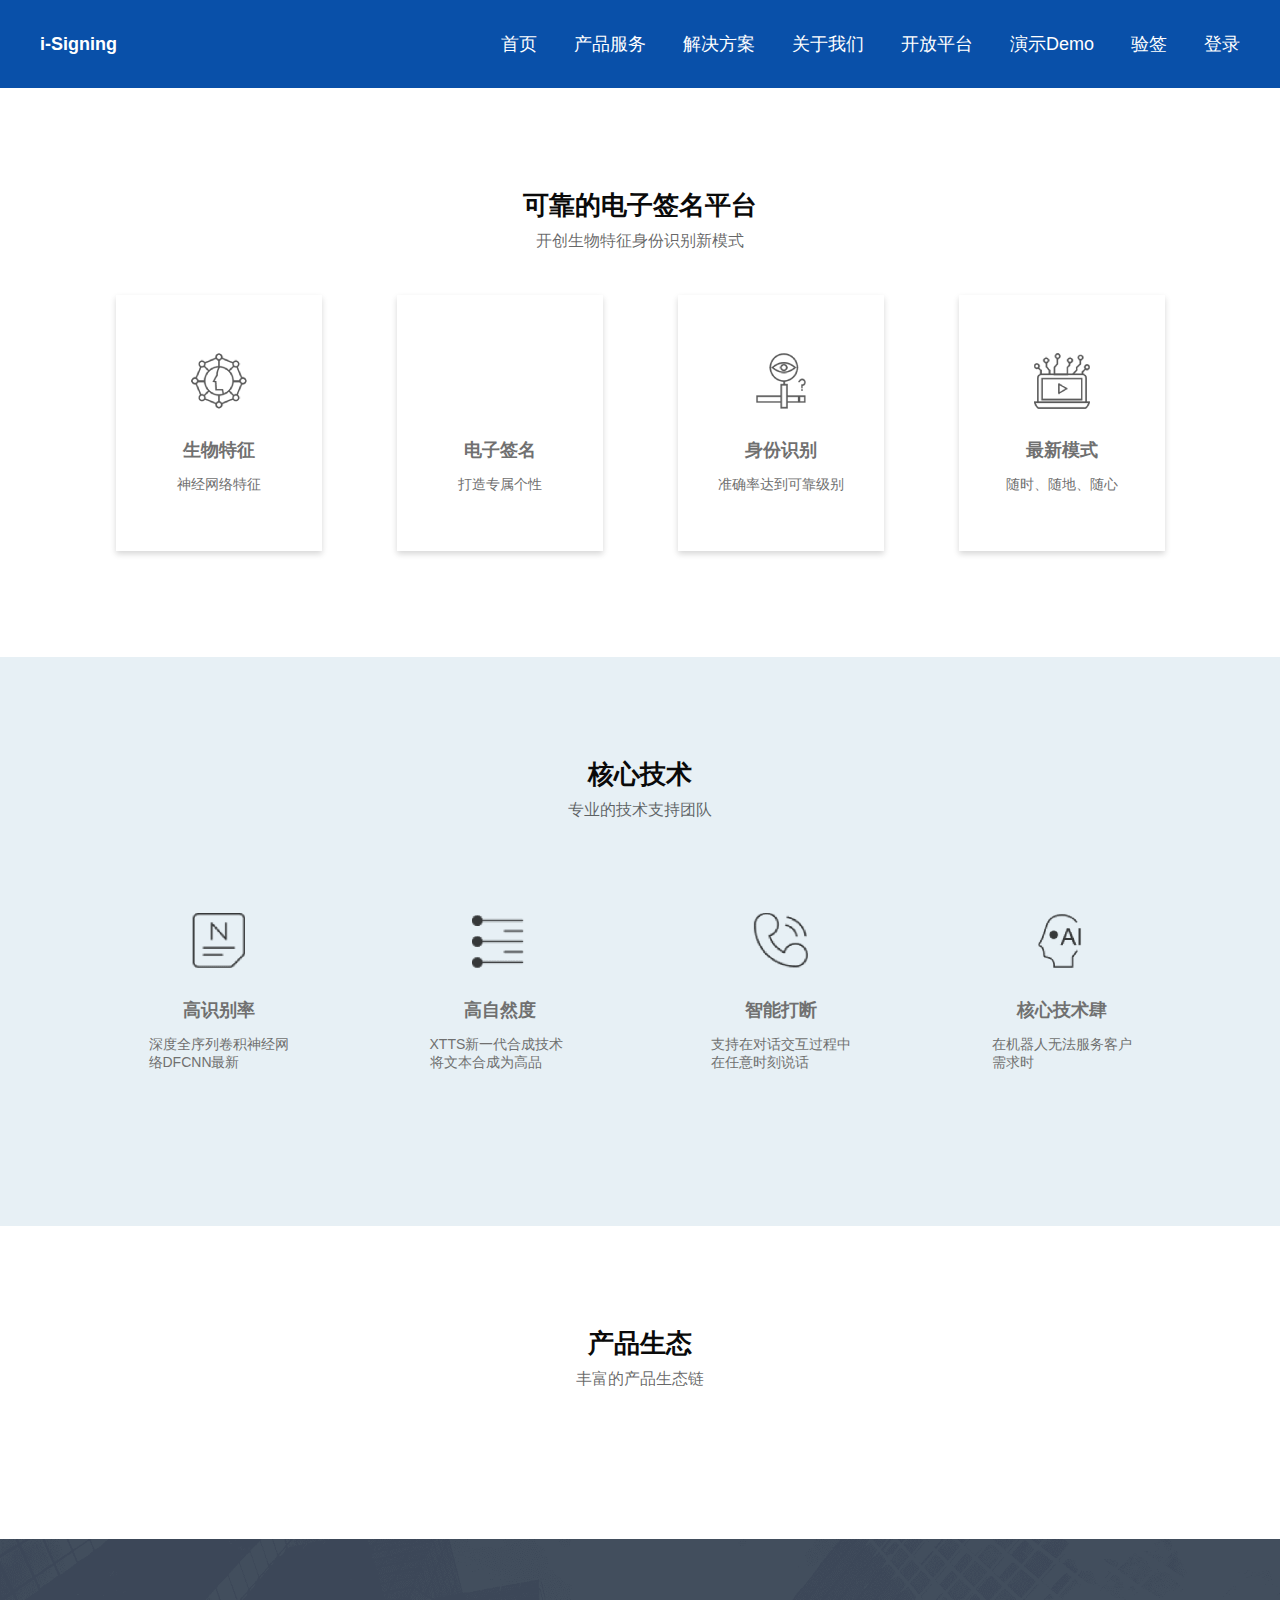
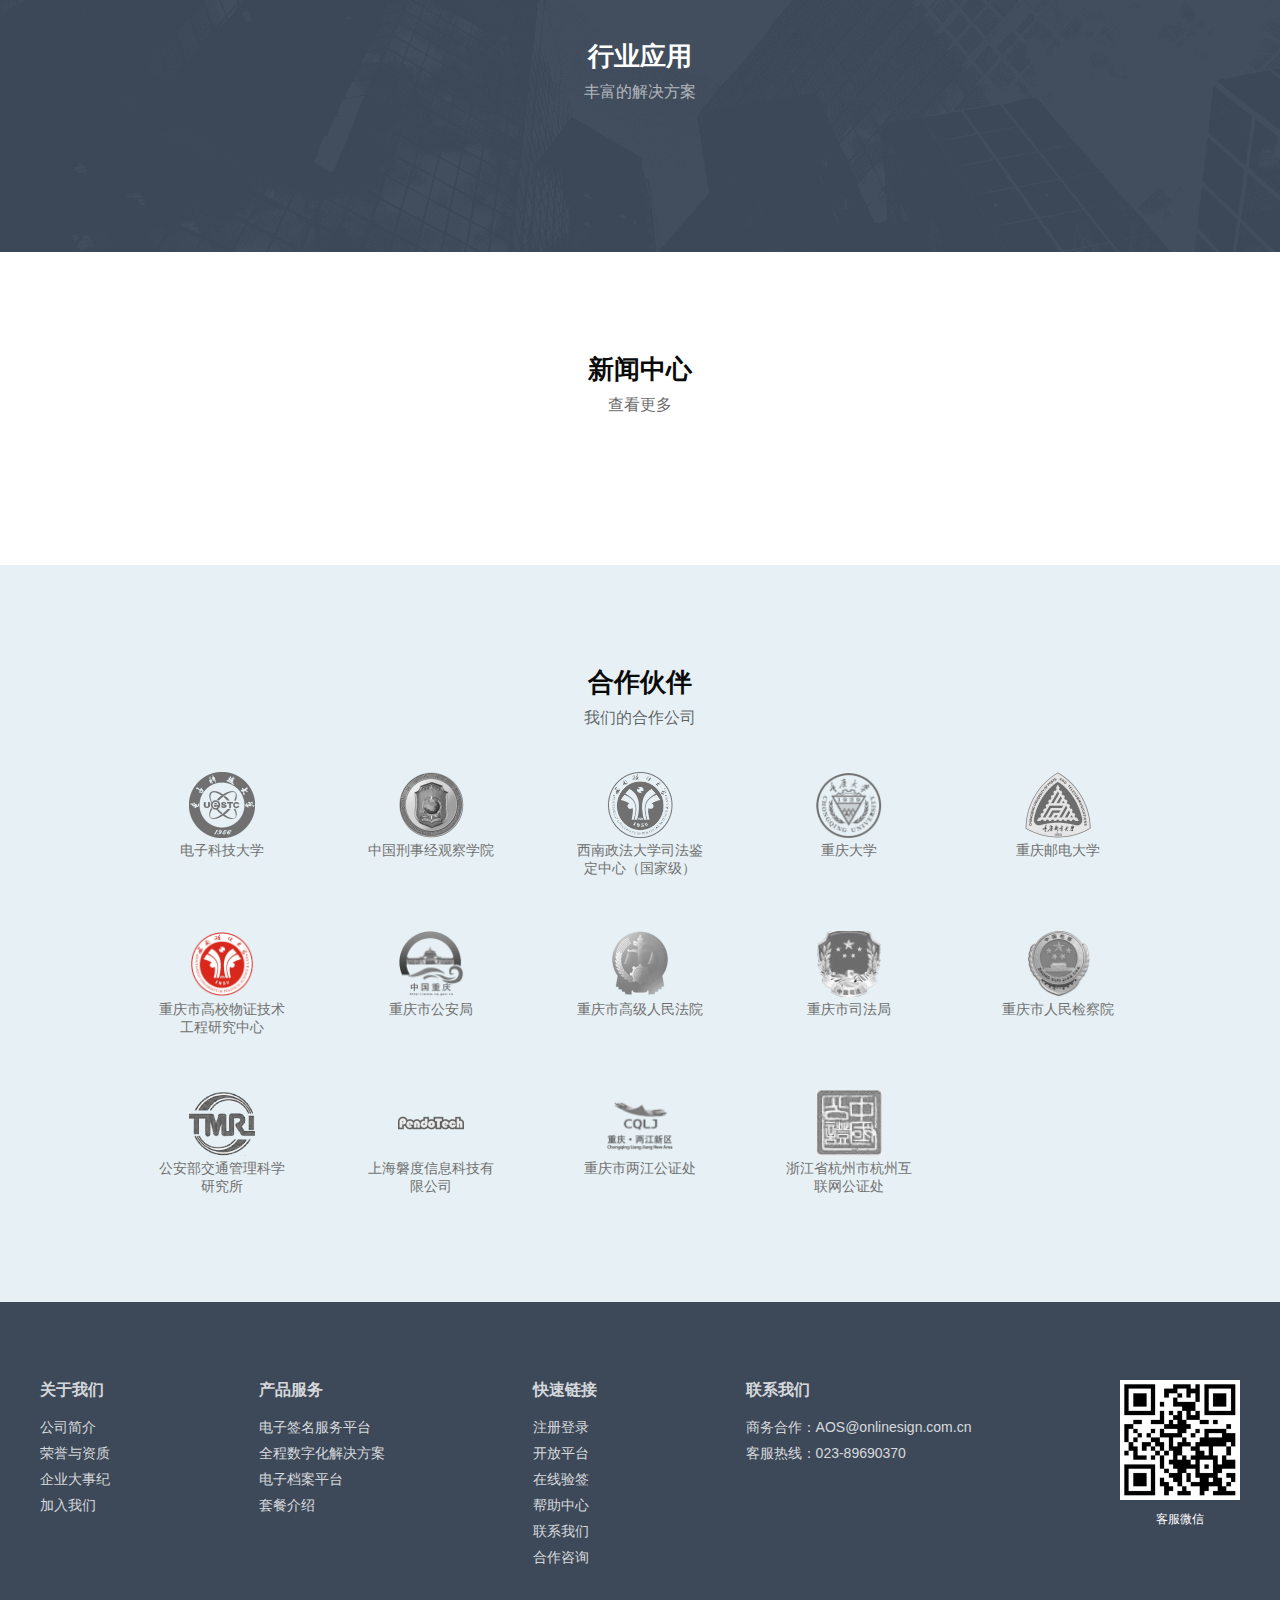
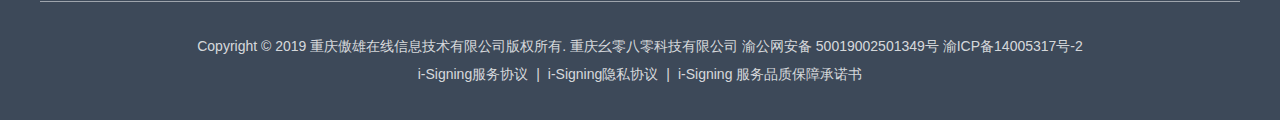
==== index.html @ dfa4a55e "傲雄框架搭建，添加首页，公用样式" ====
<!DOCTYPE html>
<html lang="zh">
<head>
  <meta charset="UTF-8">
  <title>傲雄</title>
  <link rel="stylesheet" type="text/css" href="style/common.css">
  <link rel="stylesheet" type="text/css" href="style/index.css">
</head>
<body>
<header>
  <div class="header_box">
    <div class="nav_logo">
      <div class="logo"></div>
      <div class="company_name">i-Signing</div>
    </div>

    <nav class="nav">
      <nav-item>首页</nav-item>
      <nav-item>产品服务</nav-item>
      <nav-item>解决方案</nav-item>
      <nav-item>关于我们</nav-item>
      <nav-item>开放平台</nav-item>
      <nav-item>演示Demo</nav-item>
      <nav-item>验签</nav-item>
      <nav-item>登录</nav-item>
    </nav>
  </div>
</header>

<section>

  <banner>


  </banner>

  <!-- 第一板块 可靠的电子签名平台-->
  <div class="index_plate index_plate_one">
    <div class="plate_title">
      <p>可靠的电子签名平台</p>
      <span>开创生物特征身份识别新模式</span>
    </div>

    <div class="plate_box index_hover_plate">
      <div class="index_hover_box">
        <div class="icon">
          <img src="images/index_plate_1.png" alt="">
        </div>
        <p>生物特征</p>
        <span>神经网络特征</span>
      </div>
      <div class="index_hover_box">
        <div class="icon">
          <img src="images/index_plate_2_hover.png" alt="">
        </div>
        <p>电子签名</p>
        <span>打造专属个性</span>
      </div>
      <div class="index_hover_box">
        <div class="icon">
          <img src="images/index_plate_3.png" alt="">
        </div>
        <p>身份识别</p>
        <span>准确率达到可靠级别</span>
      </div>
      <div class="index_hover_box">
        <div class="icon">
          <img src="images/index_plate_4.png" alt="">
        </div>
        <p>最新模式</p>
        <span>随时、随地、随心</span>
      </div>

    </div>

  </div>

  <!-- 第二板块 核心技术-->
  <div class="index_plate index_plate_two">
    <div class="plate_title">
      <p>核心技术</p>
      <span>专业的技术支持团队</span>
    </div>

    <div class="plate_box index_hover_plate">
      <div class="index_hover_box">
        <div class="icon">
          <img src="images/index_plate_5.png" alt="">
        </div>
        <p>高识别率</p>
        <span>深度全序列卷积神经网络DFCNN最新</span>
      </div>
      <div class="index_hover_box">
        <div class="icon">
          <img src="images/index_plate_6.png" alt="">
        </div>
        <p>高自然度</p>
        <span>XTTS新一代合成技术将文本合成为高品</span>
      </div>
      <div class="index_hover_box">
        <div class="icon">
          <img src="images/index_plate_7.png" alt="">
        </div>
        <p>智能打断</p>
        <span>支持在对话交互过程中在任意时刻说话</span>
      </div>
      <div class="index_hover_box">
        <div class="icon">
          <img src="images/index_plate_8.png" alt="">
        </div>
        <p>核心技术肆</p>
        <span>在机器人无法服务客户需求时</span>
      </div>
    </div>
  </div>

  <!-- 第三板块 产品生态-->
  <div class="index_plate index_plate_three">
    <div class="plate_title">
      <p>产品生态</p>
      <span>丰富的产品生态链</span>
    </div>

    <div class="plate_box">

    </div>
  </div>

  <!-- 第四板块 行业应用-->
  <div class="index_plate index_plate_four">
    <div class="plate_title">
      <p>行业应用</p>
      <span>丰富的解决方案</span>
    </div>

    <div class="plate_box">

    </div>
  </div>

  <!-- 第五板块 新闻中心-->
  <div class="index_plate index_plate_fives">
    <div class="plate_title">
      <p>新闻中心</p>
      <span>查看更多</span>
    </div>

    <div class="plate_box">

    </div>
  </div>

  <!-- 第六板块 合作伙伴-->
  <div class="index_plate index_plate_six">
    <div class="plate_title">
      <p>合作伙伴</p>
      <span>我们的合作公司</span>
    </div>

    <div class="plate_box">
      <div class="plate_six_box">
        <div class="icon">
          <img src="images/index_plate_six_1.png" alt="">
        </div>
        <p>电子科技大学</p>
      </div>
      <div class="plate_six_box">
        <div class="icon">
          <img src="images/index_plate_six_2.png" alt="">
        </div>
        <p>中国刑事经观察学院</p>
      </div>
      <div class="plate_six_box">
        <div class="icon">
          <img src="images/index_plate_six_3.png" alt="">
        </div>
        <p>西南政法大学司法鉴定中心（国家级）</p>
      </div>
      <div class="plate_six_box">
        <div class="icon">
          <img src="images/index_plate_six_4.png" alt="">
        </div>
        <p>重庆大学</p>
      </div>
      <div class="plate_six_box">
        <div class="icon">
          <img src="images/index_plate_six_5.png" alt="">
        </div>
        <p>重庆邮电大学</p>
      </div>
      <div class="plate_six_box">
        <div class="icon">
          <img src="images/index_plate_six_6.png" alt="">
        </div>
        <p>重庆市高校物证技术工程研究中心</p>
      </div>
      <div class="plate_six_box">
        <div class="icon">
          <img src="images/index_plate_six_7.png" alt="">
        </div>
        <p>重庆市公安局</p>
      </div>
      <div class="plate_six_box">
        <div class="icon">
          <img src="images/index_plate_six_8.png" alt="">
        </div>
        <p>重庆市高级人民法院</p>
      </div>
      <div class="plate_six_box">
        <div class="icon">
          <img src="images/index_plate_six_9.png" alt="">
        </div>
        <p>重庆市司法局</p>
      </div>
      <div class="plate_six_box">
        <div class="icon">
          <img src="images/index_plate_six_10.png" alt="">
        </div>
        <p>重庆市人民检察院</p>
      </div>
      <div class="plate_six_box">
        <div class="icon">
          <img src="images/index_plate_six_11.png" alt="">
        </div>
        <p>公安部交通管理科学研究所</p>
      </div>
      <div class="plate_six_box">
        <div class="icon">
          <img src="images/index_plate_six_12.png" alt="">
        </div>
        <p>上海磐度信息科技有限公司</p>
      </div>
      <div class="plate_six_box">
        <div class="icon">
          <img src="images/index_plate_six_13.png" alt="">
        </div>
        <p>重庆市两江公证处</p>
      </div>
      <div class="plate_six_box">
        <div class="icon">
          <img src="images/index_plate_six_14.png" alt="">
        </div>
        <p>浙江省杭州市杭州互联网公证处</p>
      </div>

    </div>
  </div>


</section>

<footer>
  <div class="footer_box">
    <div class="footer_nav">
      <div class="nav_box">
        <div class="nav_title">关于我们</div>
        <nav>
          <nav-item><a href="#">公司简介</a></nav-item>
          <nav-item><a href="#">荣誉与资质</a></nav-item>
          <nav-item><a href="#">企业大事纪</a></nav-item>
          <nav-item><a href="#">加入我们</a></nav-item>
        </nav>
      </div>

      <div class="nav_box">
        <div class="nav_title">产品服务</div>
        <nav>
          <nav-item><a href="#">电子签名服务平台</a></nav-item>
          <nav-item><a href="#">全程数字化解决方案</a></nav-item>
          <nav-item><a href="#">电子档案平台</a></nav-item>
          <nav-item><a href="#">套餐介绍</a></nav-item>
        </nav>
      </div>

      <div class="nav_box">
        <div class="nav_title">快速链接</div>
        <nav>
          <nav-item><a href="#">注册登录</a></nav-item>
          <nav-item><a href="#">开放平台</a></nav-item>
          <nav-item><a href="#">在线验签</a></nav-item>
          <nav-item><a href="#">帮助中心</a></nav-item>
          <nav-item><a href="#">联系我们</a></nav-item>
          <nav-item><a href="#">合作咨询</a></nav-item>
        </nav>
      </div>

      <div class="nav_box">
        <div class="nav_title">联系我们</div>
        <nav>
          <nav-item><a href="#">商务合作：AOS@onlinesign.com.cn</a></nav-item>
          <nav-item><a href="#">客服热线：023-89690370</a></nav-item>
        </nav>
      </div>

      <div class="nav_box">
        <div class="qr_img"><img src="images/footer_qr.png" alt=""></div>
        <p class="qr_text">客服微信</p>
      </div>


    </div>

    <div class="footer_bottom">
      <div>Copyright &copy; 2019
        <a href="#" target="_blank">重庆傲雄在线信息技术有限公司</a>版权所有.
        <a href="http://www.cq1080.com" target="_blank">重庆幺零八零科技有限公司</a>
        渝公网安备 50019002501349号 <a href="http://beian.miit.gov.cn/">渝ICP备14005317号-2</a></div>
      <div class="footer_bottom_protocol">
        <p><a href="#">i-Signing服务协议</a></p>
        <p><a href="#">i-Signing隐私协议</a></p>
        <p><a href="#">i-Signing 服务品质保障承诺书</a></p>
       </div>
    </div>
  </div>
</footer>



</body>
</html>
---- style/common.css ----
/*网页样式初始化*/
* {
  padding: 0;
  margin: 0;
  border: 0;
  list-style: none;
  box-sizing: border-box;
  text-decoration:none;
}

/* 盒模型重置 */
*::after,*::before{
  box-sizing: inherit !important;
}

a{
  text-decoration:none;
  color: unset;
}

body {
  min-width: 960px;
  margin: 0 auto;
  font-family: PingFangSC-Regular, sans-serif;
}

/*去除选中框*/
button:focus {
  outline: none;
}
input:focus, textarea:focus {
  outline: none;
}

/*清除input历史记录背景色*/
input:-webkit-autofill {
  background-color: #FAFFBD;
  background-image: none;
  color: #000;
}


/* 导航栏样式 */
header{
  background:rgba(9,80,169,1);
}
header .header_box{
  max-width: 1220px;
  display: flex;
  align-items: center;
  justify-content: space-between;
  min-height:88px;
  width: 100%;
  margin: 0 auto;
  padding: 0 10px;
}
/* logo样式 */
header .nav_logo{
  display: inline-flex;
  align-items: center;
  cursor: pointer;
  color:rgba(255,255,255,1);
}
header .nav_logo .logo{
  display: flex;
  align-items: center;
  justify-content: center;
}
header .nav_logo .logo>img{
  width: 100%;
  height: 100%;
  object-fit: contain;
}
header .nav_logo .company_name{
  font-size:18px;
  font-weight:bold;
}

/* 导航栏样式 */
header nav{
  display: inline-flex;
  align-items: center;
  font-size:18px;
  font-weight:400;
  color:rgba(255,255,255,1);
  text-align: right;
}
header nav nav-item{
  cursor: pointer;
  transition: opacity 0.2s;
}
header nav:hover nav-item:not(:hover) {
  opacity: .6;
}
header nav nav-item:not(:last-child){
  margin-right: 37px;
}


/* 页面主体样式 */
section{
  /*height: calc(100vh - 88px);*/
  /*overflow-y: auto;*/
  /*overflow-x: hidden;*/
}
section .index_plate .plate_title{
  margin-bottom: 43px;
  text-align: center;
  font-family: Segoe UI, PingFangSC-Regular, sans-serif;
}
section .index_plate .plate_title>p{
  font-size:26px;
  font-weight:900;
  color:rgba(10,10,10,1);
  margin-bottom: 8px;
}
section .index_plate .plate_title>span{
  font-size:16px;
  font-weight:400;
  color:rgba(0,0,0,.6);
}


/* 页脚 */
footer{
  background:rgba(61,73,89,1);
  padding: 78px 0 36px;
  font-family:Segoe UI, PingFangSC-Regular, sans-serif;
}
footer .footer_box{
  max-width: 1200px;
  margin: 0 auto;
}

/* 页脚目录 */
footer .footer_box .footer_nav{
  display: flex;
  align-items: flex-start;
  justify-content: space-between;
}
footer .footer_box .footer_nav .nav_box{
  color:rgba(255,255,255,.8);
}
footer .footer_box .footer_nav .nav_box .nav_title{
  font-size:16px;
  font-weight:bold;
  margin-bottom: 18px;
}
footer .footer_box .footer_nav .nav_box nav{
  display: flex;
  flex-direction: column;
}
footer .footer_box .footer_nav .nav_box nav nav-item{
  font-size:14px;
  font-weight:400;
  transition: opacity 0.2s;
}
footer .footer_box .footer_nav .nav_box nav nav-item:not(:last-child){
  margin-bottom: 8px;
}
footer .footer_box .footer_nav .nav_box nav:hover nav-item:not(:hover) {
  opacity: .7;
}

/* 页脚二维码 */
footer .footer_box .footer_nav .nav_box .qr_img{
  width: 120px;
  height: 120px;
}
footer .footer_box .footer_nav .nav_box .qr_img>img{
  width: 100%;
  height: 100%;
  object-fit: contain;
}
footer .footer_box .footer_nav .nav_box .qr_text{
  text-align: center;
  font-size:12px;
  font-weight:400;
  color:rgba(255,255,255,1);
  margin-top: 11px;
}


footer .footer_box .footer_bottom{
  text-align: center;
  font-size:14px;
  font-weight:400;
  color:rgba(255,255,255,.8);
  border-top: 1px solid rgba(255,255,255,.5);
  padding-top: 36px;
  margin-top: 34px;
}
footer .footer_box .footer_bottom a{
  display: inline-block;
  position: relative;
}
footer .footer_box .footer_bottom a::after {
  content: '';
  position: absolute;
  width: 100%;
  transform: scaleX(0);
  height: 1px;
  bottom: -2px;
  left: 0;
  background-color: rgba(255,255,255,.5);
  transform-origin: bottom right;
  transition: transform 0.25s ease-out;
}
footer .footer_box .footer_bottom a:hover::after {
  transform: scaleX(1);
  transform-origin: bottom left;
}
footer .footer_box .footer_bottom>div:not(:last-child){
  margin-bottom: 10px;
}
footer .footer_box .footer_bottom .footer_bottom_protocol{
  display: flex;
  align-items: center;
  justify-content: center;
}
footer .footer_box .footer_bottom .footer_bottom_protocol>p{

}
footer .footer_box .footer_bottom .footer_bottom_protocol>p:not(:last-child)::after{
  content: '|';
  margin: 0 8px;
}
---- style/index.css ----
/* hover板块样式设置 */
section .index_plate{
  padding: 100px 0 106px;
}
section .index_plate .plate_box.index_hover_plate{
  max-width: 1069px;
  padding: 0 10px;
  margin: 0 auto;
  display: flex;
  align-items: center;
  justify-content: space-between;
}
section .index_plate .plate_box.index_hover_plate .index_hover_box{
  width:206px;
  height:256px;
  cursor: pointer;
  border:1px solid transparent;
  display: flex;
  flex-direction: column;
  align-items: center;
  justify-content: center;
  font-family:Segoe UI, PingFangSC-Regular, sans-serif;
  color:rgba(112,112,112,1);
  transition: all .2s;
}
section .index_plate .plate_box.index_hover_plate .index_hover_box .icon{
  width: 56px;
  height: 56px;
  margin-bottom: 29px;
}
section .index_plate .plate_box.index_hover_plate .index_hover_box .icon>img{
  width: 100%;
  height: 100%;
  object-fit: contain;
}
section .index_plate .plate_box.index_hover_plate .index_hover_box>p{
  font-size:18px;
  font-weight:900;
  margin-bottom: 14px;
}
section .index_plate .plate_box.index_hover_plate .index_hover_box>span{
  display: inline-flex;
  max-width: 140px;
  margin: 0 auto;
  font-size:14px;
}


/* 第一板块 */
section .index_plate.index_plate_one .plate_box.index_hover_plate .index_hover_box{
  background:rgba(255,255,255,1);
  box-shadow:0 3px 6px rgba(0,0,0,0.16);
}
section .index_plate.index_plate_one .plate_box.index_hover_plate .index_hover_box:hover{
  background:rgba(1,76,170,1);
  border:1px solid rgba(1,76,170,1);
  box-shadow:6px 12px 4px rgba(0,0,0,0.2);
  color:rgba(255,255,255,1);
}

/* 第二板块 */
section .index_plate.index_plate_two{
  background: #E7F0F5;
}
section .index_plate.index_plate_two .plate_box.index_hover_plate .index_hover_box:hover{
  background:rgba(255,255,255,1);
  box-shadow:0 11px 20px rgba(0,0,0,0.2)
}

/* 第三板块 */
section .index_plate.index_plate_three{

}

/* 第四板块 */
section .index_plate.index_plate_four{
  background: url("../images/index_plate_four_background.png") center center;
  background-size: cover;
}
section .index_plate.index_plate_four .plate_title>p{
  color:rgba(255,255,255,1);
}
section .index_plate.index_plate_four .plate_title>span{
  color:rgba(255,255,255,.6);
}

/* 第五板块 */
section .index_plate.index_plate_fives{

}

/* 第六板块 */
section .index_plate.index_plate_six{
  background:rgba(231,240,245,1);
  padding-bottom: calc(106px - 53px);
}
section .index_plate.index_plate_six .plate_box{
  width: 1044px;
  margin: 0 auto;
  display: flex;
  flex-flow: row wrap;
  align-content: center;
}
section .index_plate.index_plate_six .plate_box .plate_six_box{
  box-sizing: border-box;
  flex: 0 0 20%;
  text-align: center;
  margin-bottom: 53px;
  cursor: pointer;
}
section .index_plate.index_plate_six .plate_box .plate_six_box .icon{
  display: inline-flex;
  align-items: center;
  justify-content: center;
  width: 66px;
  height: 66px;
}
section .index_plate.index_plate_six .plate_box .plate_six_box .icon>img{
  width: 100%;
  height: 100%;
  object-fit: contain;
}
section .index_plate.index_plate_six .plate_box .plate_six_box>p{
  max-width: 130px;
  margin: 0 auto;
  font-size:14px;
  font-weight:400;
  color:rgba(112,112,112,1);
}
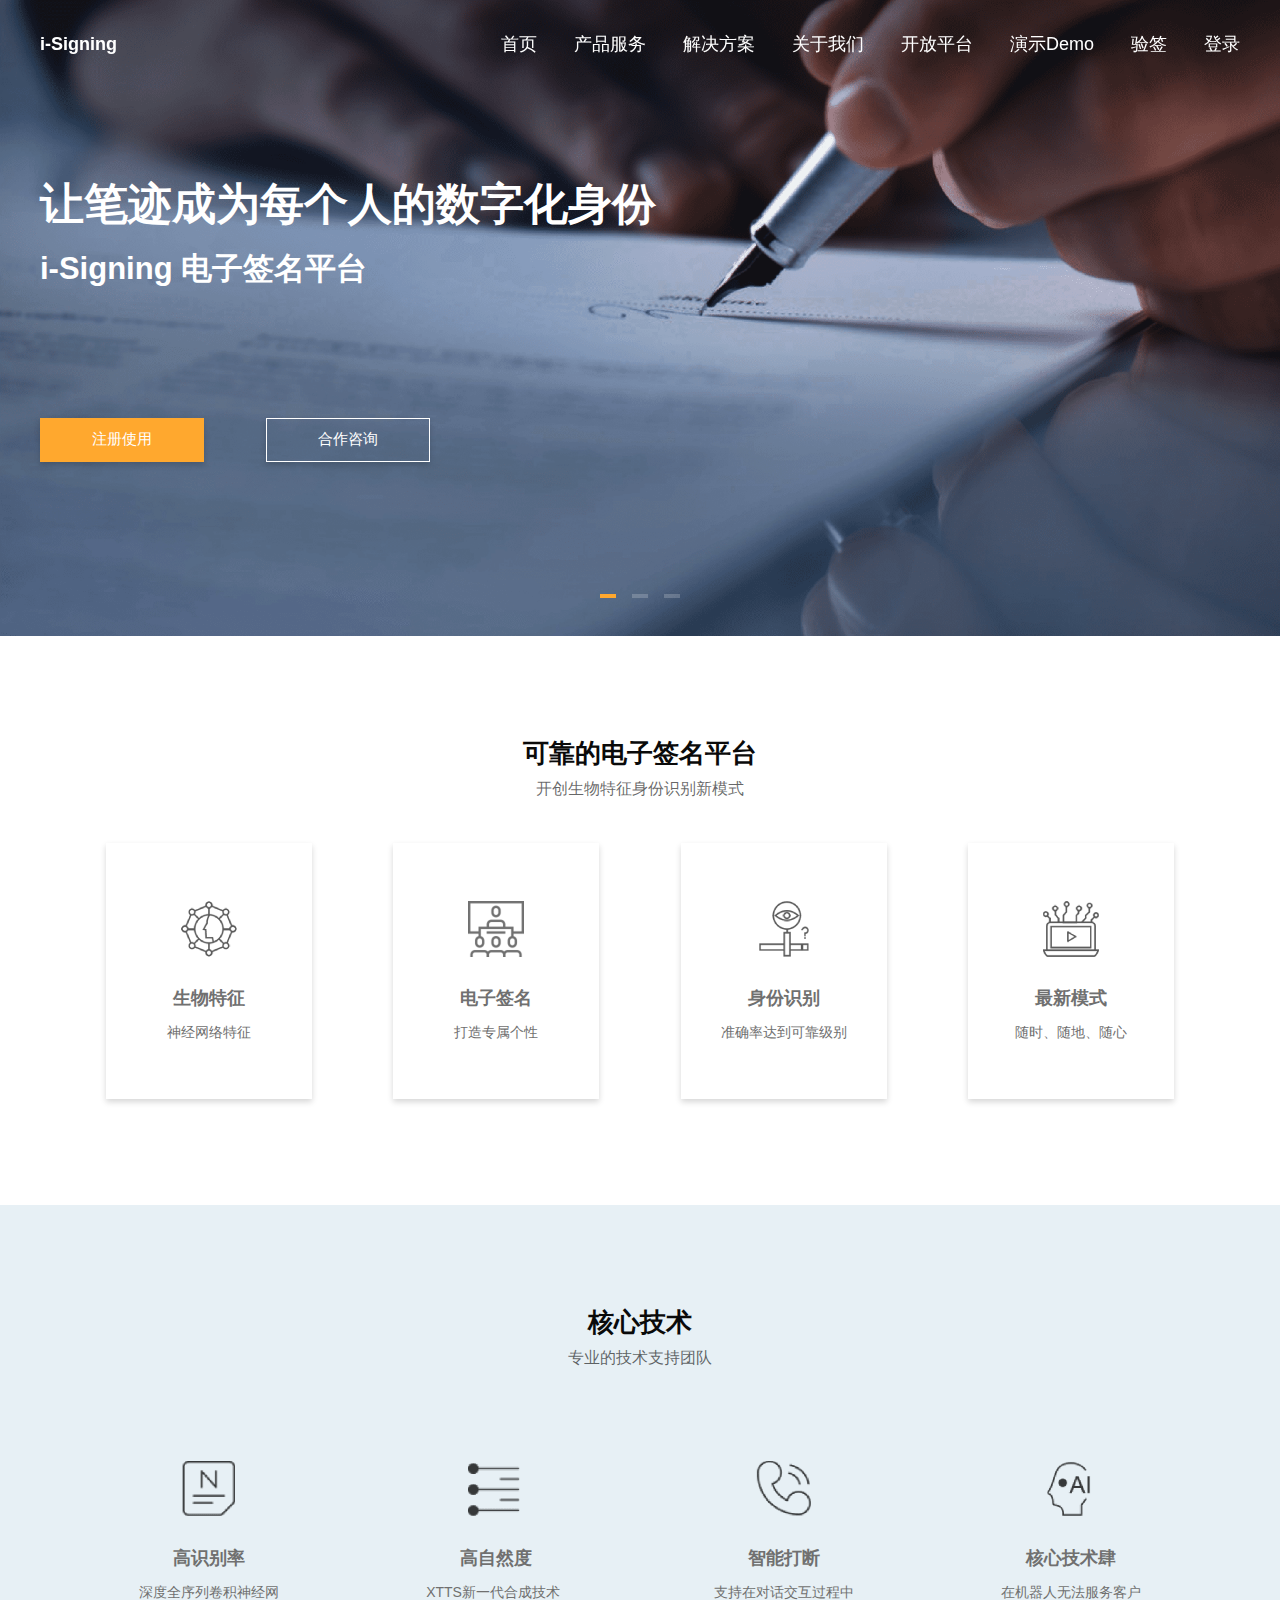
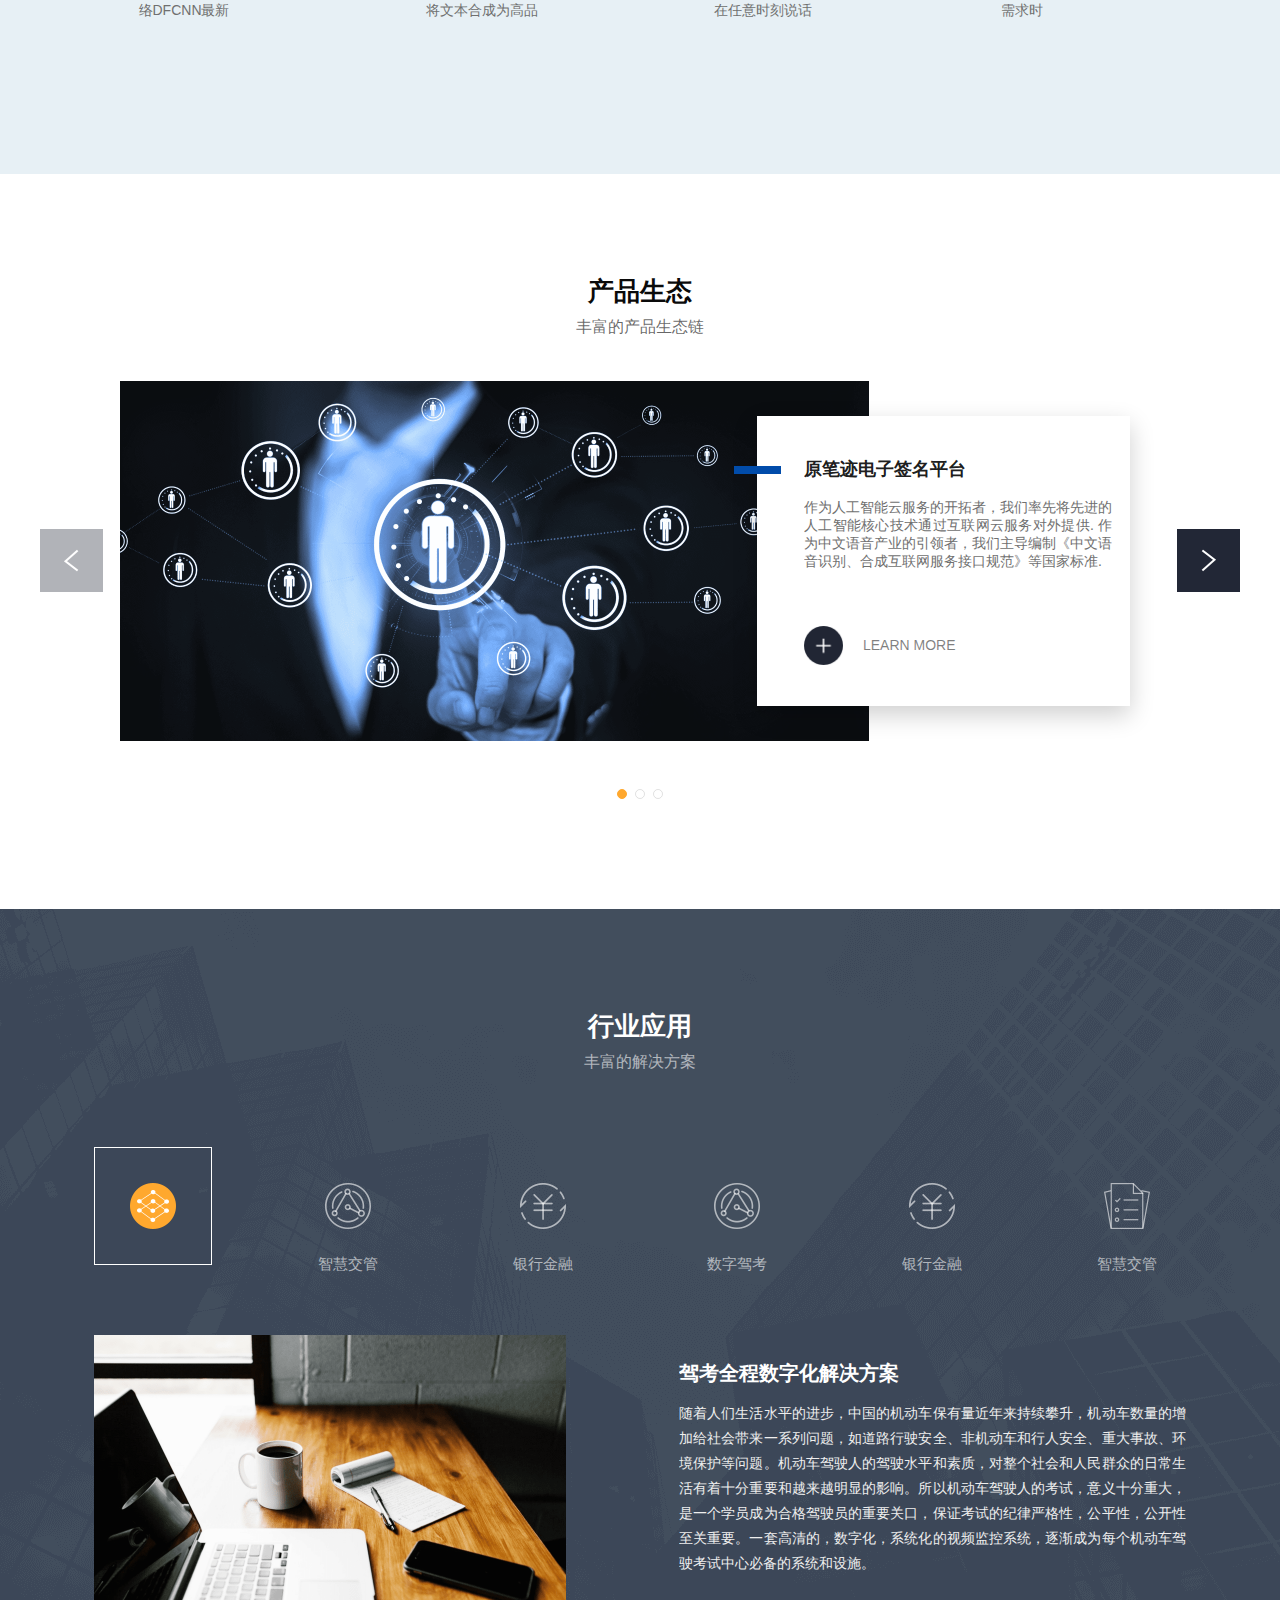
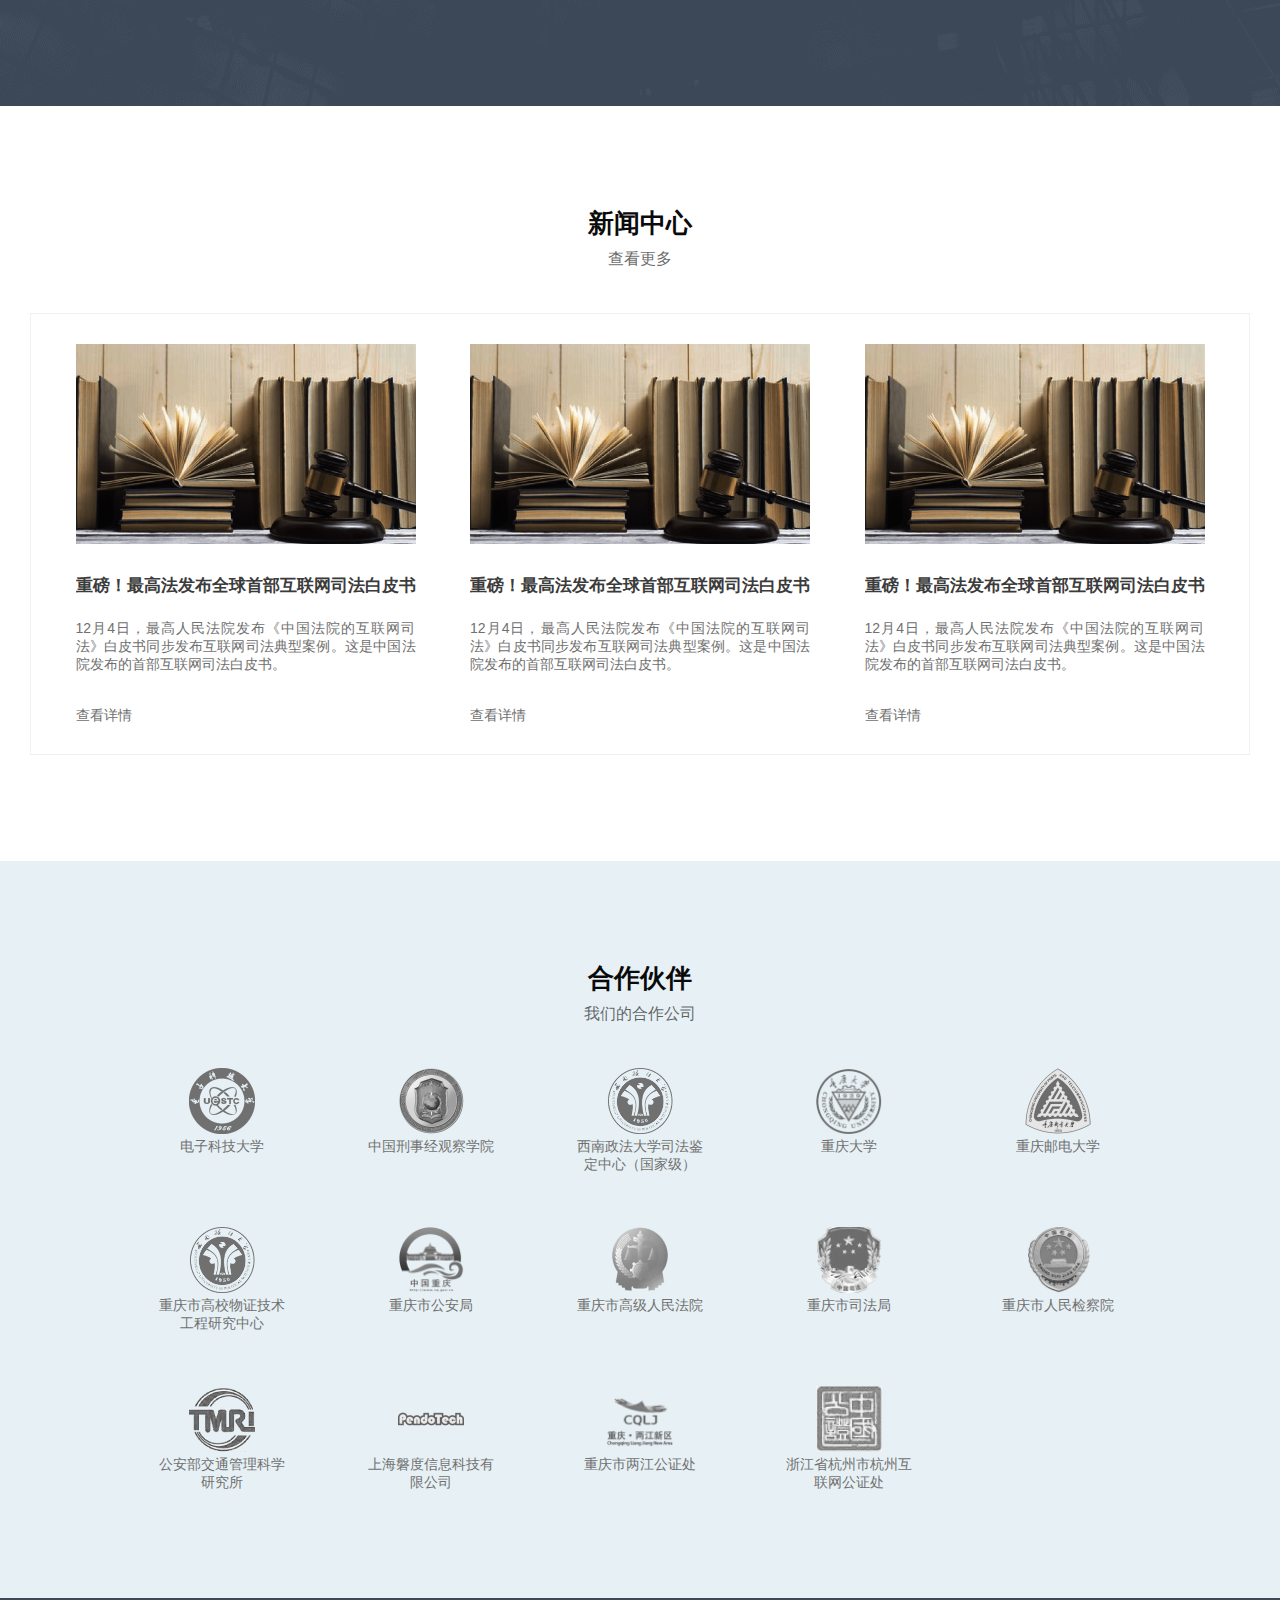
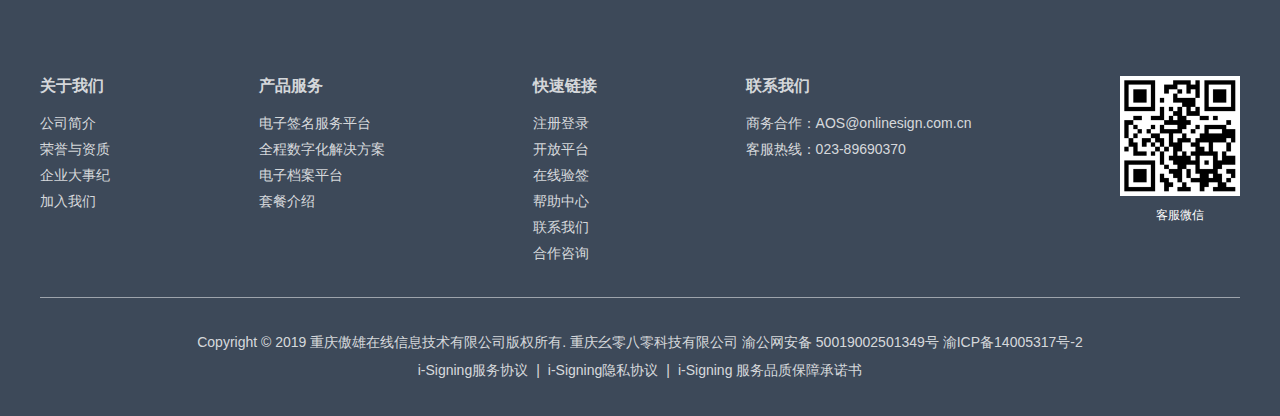
==== commit ccacab6b: "提取公用样式、js，添加产品服务页" ====
--- a/index.html
+++ b/index.html
@@ -3,11 +3,14 @@
 <head>
   <meta charset="UTF-8">
   <title>傲雄</title>
-  <link rel="stylesheet" type="text/css" href="style/common.css">
-  <link rel="stylesheet" type="text/css" href="style/index.css">
+  <link rel="stylesheet" type="text/css" href="style/common.css">  <!-- 公用样式 -->
+  <link rel="stylesheet" type="text/css" href="style/bannerCarousel.css">  <!-- 轮播banner样式 -->
+  <link rel="stylesheet" type="text/css" href="style/index.css">  <!-- 页面样式 -->
+  <link rel="stylesheet" type="text/css" href="style/swiper.min.css">
+  <script src="js/publicJs.js"></script>
 </head>
 <body>
-<header>
+<header class="header">
   <div class="header_box">
     <div class="nav_logo">
       <div class="logo"></div>
@@ -15,8 +18,8 @@
     </div>
 
     <nav class="nav">
-      <nav-item>首页</nav-item>
-      <nav-item>产品服务</nav-item>
+      <nav-item><a href="index.html">首页</a></nav-item>
+      <nav-item><a href="productService.html">产品服务</a></nav-item>
       <nav-item>解决方案</nav-item>
       <nav-item>关于我们</nav-item>
       <nav-item>开放平台</nav-item>
@@ -30,12 +33,74 @@
 <section>
 
   <banner>
-
+    <div class="banner">
+      <div class="swiper-wrapper">
+        <div class="swiper-slide">
+          <div class="slide_list">
+            <div class="banner_background">
+              <img src="images/index_banner.png" alt="">
+            </div>
+            <div class="banner_message">
+              <div class="banner_message_text">
+                <div>让笔迹成为每个人的数字化身份</div>
+                <p>i-Signing 电子签名平台</p>
+              </div>
+
+              <div class="banner_message_btn">
+                <div class="login">注册使用</div>
+                <div class="contact">合作咨询</div>
+              </div>
+            </div>
+          </div>
+        </div>
+
+        <div class="swiper-slide">
+          <div class="slide_list">
+            <div class="banner_background">
+              <img src="images/index_banner.png" alt="">
+            </div>
+            <div class="banner_message">
+              <div class="banner_message_text">
+                <div>让笔迹成为每个人的数字化身份</div>
+                <p>i-Signing 电子签名平台</p>
+              </div>
+
+              <div class="banner_message_btn">
+                <div class="login">注册使用</div>
+                <div class="contact">合作咨询</div>
+              </div>
+            </div>
+          </div>
+        </div>
+
+        <div class="swiper-slide">
+          <div class="slide_list">
+            <div class="banner_background">
+              <img src="images/index_banner.png" alt="">
+            </div>
+            <div class="banner_message">
+              <div class="banner_message_text">
+                <div>让笔迹成为每个人的数字化身份</div>
+                <p>i-Signing 电子签名平台</p>
+              </div>
+
+              <div class="banner_message_btn">
+                <div class="login">注册使用</div>
+                <div class="contact">合作咨询</div>
+              </div>
+            </div>
+          </div>
+        </div>
+
+      </div>
+      <!-- Add Arrows -->
+      <div class="swiper-pagination"></div>
+    </div>
 
   </banner>
 
   <!-- 第一板块 可靠的电子签名平台-->
-  <div class="index_plate index_plate_one">
+  <div class="section_plate index_plate_one">
     <div class="plate_title">
       <p>可靠的电子签名平台</p>
       <span>开创生物特征身份识别新模式</span>
@@ -45,12 +110,14 @@
       <div class="index_hover_box">
         <div class="icon">
           <img src="images/index_plate_1.png" alt="">
+          <img src="images/index_plate_1_hover.png" alt="">
         </div>
         <p>生物特征</p>
         <span>神经网络特征</span>
       </div>
       <div class="index_hover_box">
         <div class="icon">
+          <img src="images/index_plate_2.png" alt="">
           <img src="images/index_plate_2_hover.png" alt="">
         </div>
         <p>电子签名</p>
@@ -59,6 +126,7 @@
       <div class="index_hover_box">
         <div class="icon">
           <img src="images/index_plate_3.png" alt="">
+          <img src="images/index_plate_3_hover.png" alt="">
         </div>
         <p>身份识别</p>
         <span>准确率达到可靠级别</span>
@@ -66,6 +134,7 @@
       <div class="index_hover_box">
         <div class="icon">
           <img src="images/index_plate_4.png" alt="">
+          <img src="images/index_plate_4_hover.png" alt="">
         </div>
         <p>最新模式</p>
         <span>随时、随地、随心</span>
@@ -76,7 +145,7 @@
   </div>
 
   <!-- 第二板块 核心技术-->
-  <div class="index_plate index_plate_two">
+  <div class="section_plate index_plate_two">
     <div class="plate_title">
       <p>核心技术</p>
       <span>专业的技术支持团队</span>
@@ -115,43 +184,225 @@
   </div>
 
   <!-- 第三板块 产品生态-->
-  <div class="index_plate index_plate_three">
+  <div class="section_plate index_plate_three">
     <div class="plate_title">
       <p>产品生态</p>
       <span>丰富的产品生态链</span>
     </div>
 
     <div class="plate_box">
+      <div class="swiper-container">
+        <div class="swiper-wrapper">
+          <div class="swiper-slide">
+            <div class="slide_list">
+              <div class="item_image"><img src="images/index_plate_three_1.png" alt=""></div>
+              <div class="item_message">
+                <div class="item_title">原笔迹电子签名平台</div>
+                <div class="item_text">
+                  作为人工智能云服务的开拓者，我们率先将先进的人工智能核心技术通过互联网云服务对外提供.
+                  作为中文语音产业的引领者，我们主导编制《中文语音识别、合成互联网服务接口规范》等国家标准.
+                </div>
+
+                <div class="item_btn">Learn more</div>
+              </div>
+            </div>
+          </div>
+
+          <div class="swiper-slide">
+            <div class="slide_list">
+              <div class="item_image"><img src="images/index_plate_three_1.png" alt=""></div>
+              <div class="item_message">
+                <div class="item_title">原笔迹电子签名平台2</div>
+                <div class="item_text">
+                  作为人工智能云服务的开拓者，我们率先将先进的人工智能核心技术通过互联网云服务对外提供.
+                  作为中文语音产业的引领者，我们主导编制《中文语音识别、合成互联网服务接口规范》等国家标准.
+                </div>
+
+                <div class="item_btn">Learn more</div>
+              </div>
+            </div>
+          </div>
+
+          <div class="swiper-slide">
+            <div class="slide_list">
+              <div class="item_image"><img src="images/index_plate_three_1.png" alt=""></div>
+              <div class="item_message">
+                <div class="item_title">原笔迹电子签名平台3</div>
+                <div class="item_text">
+                  作为人工智能云服务的开拓者，我们率先将先进的人工智能核心技术通过互联网云服务对外提供.
+                  作为中文语音产业的引领者，我们主导编制《中文语音识别、合成互联网服务接口规范》等国家标准.
+                </div>
+
+                <div class="item_btn">Learn more</div>
+              </div>
+            </div>
+          </div>
+        </div>
+        <!-- Add Arrows -->
+        <div class="swiper-button-next"></div>
+        <div class="swiper-button-prev"></div>
+        <div class="swiper-pagination"></div>
+      </div>
 
     </div>
   </div>
 
   <!-- 第四板块 行业应用-->
-  <div class="index_plate index_plate_four">
+  <div class="section_plate index_plate_four">
     <div class="plate_title">
       <p>行业应用</p>
       <span>丰富的解决方案</span>
     </div>
 
     <div class="plate_box">
+      <div class="application_btn_box" id="application_nav">
+        <div class="application_btn btn_checked">
+          <div class="info_icon">
+            <img src="images/index_application_btn_1.png" alt="">
+            <img src="images/index_application_btn_1_hover.png" alt="">
+          </div>
+          <div class="info_title">工程建设</div>
+        </div>
+        <div class="application_btn">
+          <div class="info_icon">
+            <img src="images/index_application_btn_2.png" alt="">
+            <img src="images/index_application_btn_2_hover.png" alt="">
+          </div>
+          <div class="info_title">智慧交管</div>
+        </div>
+        <div class="application_btn">
+          <div class="info_icon">
+            <img src="images/index_application_btn_3.png" alt="">
+            <img src="images/index_application_btn_3_hover.png" alt="">
+          </div>
+          <div class="info_title">银行金融</div>
+        </div>
+        <div class="application_btn">
+          <div class="info_icon">
+            <img src="images/index_application_btn_2.png" alt="">
+            <img src="images/index_application_btn_2_hover.png" alt="">
+          </div>
+          <div class="info_title">数字驾考</div>
+        </div>
+        <div class="application_btn">
+          <div class="info_icon">
+            <img src="images/index_application_btn_3.png" alt="">
+            <img src="images/index_application_btn_3_hover.png" alt="">
+          </div>
+          <div class="info_title">银行金融</div>
+        </div>
+        <div class="application_btn">
+          <div class="info_icon">
+            <img src="images/index_application_btn_5.png" alt="">
+            <img src="images/index_application_btn_5_hover.png" alt="">
+          </div>
+          <div class="info_title">智慧交管</div>
+        </div>
+<!--        <div class="slider"></div>-->
+      </div>
+
+
+      <div class="application_info_box">
+        <div class="application_info">
+          <div class="info_image">
+            <img src="images/index_application_info_1.png" alt="">
+          </div>
+          <div class="info_message">
+            <div class="info_message_title">驾考全程数字化解决方案</div>
+            <div class="info_message_text">
+              随着人们生活水平的进步，中国的机动车保有量近年来持续攀升，机动车数量的增加给社会带来一系列问题，如道路行驶安全、非机动车和行人安全、重大事故、环境保护等问题。机动车驾驶人的驾驶水平和素质，对整个社会和人民群众的日常生活有着十分重要和越来越明显的影响。所以机动车驾驶人的考试，意义十分重大，是一个学员成为合格驾驶员的重要关口，保证考试的纪律严格性，公平性，公开性至关重要。一套高清的，数字化，系统化的视频监控系统，逐渐成为每个机动车驾驶考试中心必备的系统和设施。
+            </div>
+          </div>
+        </div>
+        <div class="application_info display_n">
+          <div class="info_image">
+            <img src="" alt="">
+          </div>
+          <div class="info_message">
+            <div class="info_message_title">智慧交管</div>
+            <div class="info_message_text"></div>
+          </div>
+        </div>
+        <div class="application_info display_n">
+          <div class="info_image">
+            <img src="" alt="">
+          </div>
+          <div class="info_message">
+            <div class="info_message_title">银行金融</div>
+            <div class="info_message_text"></div>
+          </div>
+        </div>
+        <div class="application_info display_n">
+          <div class="info_image">
+            <img src="" alt="">
+          </div>
+          <div class="info_message">
+            <div class="info_message_title">数字驾考</div>
+            <div class="info_message_text"></div>
+          </div>
+        </div>
+        <div class="application_info display_n">
+          <div class="info_image">
+            <img src="" alt="">
+          </div>
+          <div class="info_message">
+            <div class="info_message_title">银行金融</div>
+            <div class="info_message_text"></div>
+          </div>
+        </div>
+        <div class="application_info display_n">
+          <div class="info_image">
+            <img src="" alt="">
+          </div>
+          <div class="info_message">
+            <div class="info_message_title">智慧交管</div>
+            <div class="info_message_text"></div>
+          </div>
+        </div>
+      </div>
 
     </div>
   </div>
 
   <!-- 第五板块 新闻中心-->
-  <div class="index_plate index_plate_fives">
+  <div class="section_plate index_plate_fives">
     <div class="plate_title">
       <p>新闻中心</p>
       <span>查看更多</span>
     </div>
 
     <div class="plate_box">
+      <div class="news_list">
+        <div class="news_list_box">
+          <div class="news_box_img"><img src="images/index_news_1.png" alt=""></div>
+          <div class="news_box_title">重磅！最高法发布全球首部互联网司法白皮书</div>
+          <div class="news_box_message">12月4日，最高人民法院发布《中国法院的互联网司法》白皮书同步发布互联网司法典型案例。这是中国法院发布的首部互联网司法白皮书。</div>
+          <div class="news_box_time">2019-02-04</div>
+          <div class="news_box_btn">查看详情</div>
+        </div>
+
+        <div class="news_list_box">
+          <div class="news_box_img"><img src="images/index_news_1.png" alt=""></div>
+          <div class="news_box_title">重磅！最高法发布全球首部互联网司法白皮书</div>
+          <div class="news_box_message">12月4日，最高人民法院发布《中国法院的互联网司法》白皮书同步发布互联网司法典型案例。这是中国法院发布的首部互联网司法白皮书。</div>
+          <div class="news_box_time">2019-02-04</div>
+          <div class="news_box_btn">查看详情</div>
+        </div>
+
+        <div class="news_list_box">
+          <div class="news_box_img"><img src="images/index_news_1.png" alt=""></div>
+          <div class="news_box_title">重磅！最高法发布全球首部互联网司法白皮书</div>
+          <div class="news_box_message">12月4日，最高人民法院发布《中国法院的互联网司法》白皮书同步发布互联网司法典型案例。这是中国法院发布的首部互联网司法白皮书。</div>
+          <div class="news_box_time">2019-02-04</div>
+          <div class="news_box_btn">查看详情</div>
+        </div>
+      </div>
 
     </div>
   </div>
 
   <!-- 第六板块 合作伙伴-->
-  <div class="index_plate index_plate_six">
+  <div class="section_plate index_plate_six">
     <div class="plate_title">
       <p>合作伙伴</p>
       <span>我们的合作公司</span>
@@ -161,84 +412,98 @@
       <div class="plate_six_box">
         <div class="icon">
           <img src="images/index_plate_six_1.png" alt="">
+          <img src="images/index_plate_six_1_hover.png" alt="">
         </div>
         <p>电子科技大学</p>
       </div>
       <div class="plate_six_box">
         <div class="icon">
           <img src="images/index_plate_six_2.png" alt="">
+          <img src="images/index_plate_six_2_hover.png" alt="">
         </div>
         <p>中国刑事经观察学院</p>
       </div>
       <div class="plate_six_box">
         <div class="icon">
           <img src="images/index_plate_six_3.png" alt="">
+          <img src="images/index_plate_six_3_hover.png" alt="">
         </div>
         <p>西南政法大学司法鉴定中心（国家级）</p>
       </div>
       <div class="plate_six_box">
         <div class="icon">
           <img src="images/index_plate_six_4.png" alt="">
+          <img src="images/index_plate_six_4_hover.png" alt="">
         </div>
         <p>重庆大学</p>
       </div>
       <div class="plate_six_box">
         <div class="icon">
           <img src="images/index_plate_six_5.png" alt="">
+          <img src="images/index_plate_six_5_hover.png" alt="">
         </div>
         <p>重庆邮电大学</p>
       </div>
       <div class="plate_six_box">
         <div class="icon">
-          <img src="images/index_plate_six_6.png" alt="">
+          <img src="images/index_plate_six_3.png" alt="">
+          <img src="images/index_plate_six_3_hover.png" alt="">
         </div>
         <p>重庆市高校物证技术工程研究中心</p>
       </div>
       <div class="plate_six_box">
         <div class="icon">
           <img src="images/index_plate_six_7.png" alt="">
+          <img src="images/index_plate_six_7_hover.png" alt="">
         </div>
         <p>重庆市公安局</p>
       </div>
       <div class="plate_six_box">
         <div class="icon">
           <img src="images/index_plate_six_8.png" alt="">
+          <img src="images/index_plate_six_8_hover.png" alt="">
         </div>
         <p>重庆市高级人民法院</p>
       </div>
       <div class="plate_six_box">
         <div class="icon">
           <img src="images/index_plate_six_9.png" alt="">
+          <img src="images/index_plate_six_9_hover.png" alt="">
         </div>
         <p>重庆市司法局</p>
       </div>
       <div class="plate_six_box">
         <div class="icon">
           <img src="images/index_plate_six_10.png" alt="">
+          <img src="images/index_plate_six_10_hover.png" alt="">
         </div>
         <p>重庆市人民检察院</p>
       </div>
       <div class="plate_six_box">
         <div class="icon">
           <img src="images/index_plate_six_11.png" alt="">
+          <img src="images/index_plate_six_11_hover.png" alt="">
         </div>
         <p>公安部交通管理科学研究所</p>
       </div>
       <div class="plate_six_box">
         <div class="icon">
           <img src="images/index_plate_six_12.png" alt="">
+          <img src="images/index_plate_six_12_hover.png" alt="">
         </div>
         <p>上海磐度信息科技有限公司</p>
       </div>
       <div class="plate_six_box">
         <div class="icon">
           <img src="images/index_plate_six_13.png" alt="">
+          <img src="images/index_plate_six_13_hover.png" alt="">
         </div>
         <p>重庆市两江公证处</p>
       </div>
       <div class="plate_six_box">
         <div class="icon">
           <img src="images/index_plate_six_14.png" alt="">
+          <img src="images/index_plate_six_14_hover.png" alt="">
         </div>
         <p>浙江省杭州市杭州互联网公证处</p>
       </div>
@@ -314,7 +579,50 @@
   </div>
 </footer>
 
-
-
 </body>
+
+<script src="js/swiper.min.js"></script>
+<script src="js/bannerCarousel.js"></script>
+<script src="js/tab.js"></script>
+
+<script>
+  /**
+   * @Description: 产品生态轮播
+   * @author Wish
+   * @date 2020/1/2
+   */
+  const swiper = new Swiper('.swiper-container', {
+    navigation: {
+      nextEl: '.swiper-button-next',
+      prevEl: '.swiper-button-prev',
+    },
+    pagination: {
+      el: '.swiper-pagination',
+    },
+  });
+
+
+  // /**
+  //  * @Description: 行业应用滑块
+  //  * @author Wish
+  //  * @date 2020/1/3
+  //  */
+  // const oDiv = document.querySelector("#application_nav"),
+  //     oLi = oDiv.querySelectorAll(".application_btn"),
+  //     oLiActive = document.querySelector(".application_btn.btn_checked")
+  // console.log(oLiActive);
+  // oSlider = document.querySelector(".slider");
+  // console.log(oLi);
+  // oDiv.addEventListener("mouseleave",function () {
+  //   oSlider.style.transform='translate3d('+oLiActive.offsetLeft+'px,0,0)';
+  // })
+  // for(let i=0; i<oLi.length; i++){
+  //   console.log(i+':'+oLi[i].nextElementSibling.offsetLeft);
+  //   oLi[i].index=i;
+  //   oLi[i].addEventListener("mouseenter",function (e) {
+  //     oSlider.style.transform='translate3d('+oLi[i].offsetLeft+'px,0,0)';
+  //   })
+  // }
+</script>
+
 </html>
--- a/style/common.css
+++ b/style/common.css
@@ -39,9 +39,16 @@
   color: #000;
 }
 
-
 /* 导航栏样式 */
 header{
+  position: fixed;
+  top: 0;
+  z-index: 999;
+  width: 100%;
+  min-width: 960px;
+  transition: all .3s;
+}
+header.header_background{
   background:rgba(9,80,169,1);
 }
 header .header_box{
@@ -103,21 +110,85 @@
   /*overflow-y: auto;*/
   /*overflow-x: hidden;*/
 }
-section .index_plate .plate_title{
+section .section_plate{
+  padding: 100px 10px 106px;
+}
+section .section_plate .plate_title{
   margin-bottom: 43px;
   text-align: center;
   font-family: Segoe UI, PingFangSC-Regular, sans-serif;
 }
-section .index_plate .plate_title>p{
+section .section_plate .plate_title>p{
   font-size:26px;
   font-weight:900;
   color:rgba(10,10,10,1);
   margin-bottom: 8px;
 }
-section .index_plate .plate_title>span{
+section .section_plate .plate_title>span{
   font-size:16px;
   font-weight:400;
   color:rgba(0,0,0,.6);
+}
+
+
+/* hover板块样式设置 */
+section .section_plate .plate_box.index_hover_plate{
+  max-width: 1069px;
+  margin: 0 auto;
+  display: flex;
+  align-items: center;
+  justify-content: space-between;
+}
+section .section_plate .plate_box.index_hover_plate .index_hover_box{
+  width:206px;
+  height:256px;
+  cursor: pointer;
+  border:1px solid transparent;
+  display: flex;
+  flex-direction: column;
+  align-items: center;
+  justify-content: center;
+  font-family:Segoe UI, PingFangSC-Regular, sans-serif;
+  color:rgba(112,112,112,1);
+  transition: all .3s;
+}
+section .section_plate .plate_box.index_hover_plate .index_hover_box .icon{
+  width: 56px;
+  height: 56px;
+  margin-bottom: 29px;
+  display: flex;
+  align-items: center;
+  justify-content: center;
+  position: relative;
+}
+section .section_plate .plate_box.index_hover_plate .index_hover_box .icon>img{
+  width: 100%;
+  height: 100%;
+  object-fit: contain;
+  position: absolute;
+}
+section .section_plate .plate_box.index_hover_plate .index_hover_box>p{
+  font-size:18px;
+  font-weight:900;
+  margin-bottom: 14px;
+}
+section .section_plate .plate_box.index_hover_plate .index_hover_box>span{
+  display: inline-flex;
+  max-width: 140px;
+  margin: 0 auto;
+  font-size:14px;
+}
+section banner .banner .swiper-slide .slide_list .banner_message .banner_message_text{
+  margin-bottom: 128px;
+}
+section banner .banner .swiper-slide .slide_list .banner_message .banner_message_btn>div:not(:last-child){
+  margin-right: 62px;
+}
+section banner .banner .swiper-slide .slide_list .banner_message .banner_message_btn>div:first-child{
+  background:rgba(255,168,46,1);
+}
+section banner .banner .swiper-slide .slide_list .banner_message .banner_message_btn>div:last-child{
+  border:1px solid rgba(255,255,255,1);
 }
 
 
@@ -128,8 +199,9 @@
   font-family:Segoe UI, PingFangSC-Regular, sans-serif;
 }
 footer .footer_box{
-  max-width: 1200px;
-  margin: 0 auto;
+  max-width: 1220px;
+  margin: 0 auto;
+  padding: 0 10px;
 }
 
 /* 页脚目录 */
--- a/style/bannerCarousel.css
+++ b/style/bannerCarousel.css
@@ -0,0 +1,84 @@
+section banner .banner{
+  width: 100%;
+  position: relative;
+  overflow: hidden;
+  font-family:Segoe UI, PingFangSC-Regular, sans-serif;
+}
+section banner .banner .swiper-slide{
+  position: relative;
+  height: 100%;
+}
+section banner .banner .swiper-slide .slide_list{
+  position: relative;
+  height: 100%;
+  display: flex;
+  justify-content: center;
+}
+section banner .banner .swiper-slide .slide_list .banner_background{
+  display: flex;
+  align-items: center;
+  justify-content: center;
+  width: 100%;
+  height: 100%;
+}
+section banner .banner .swiper-slide .slide_list .banner_background>img{
+  object-fit: cover;
+  width: 100%;
+  height: 100%;
+}
+
+section banner .banner .swiper-slide .slide_list .banner_message{
+  position: absolute;
+  display: flex;
+  justify-content: center;
+  flex-direction: column;
+  height: 100%;
+  width: 100%;
+  max-width: 1220px;
+  padding: 0 10px;
+  margin: 0 auto;
+}
+
+section banner .banner .swiper-slide .slide_list .banner_message .banner_message_text>div{
+  font-size:44px;
+  font-weight:bold;
+  color:rgba(255,255,255,1);
+  margin-bottom: 14px;
+}
+section banner .banner .swiper-slide .slide_list .banner_message .banner_message_text>p{
+  font-size:31px;
+  font-weight:bold;
+  color:rgba(255,255,255,1)
+}
+section banner .banner .swiper-slide .slide_list .banner_message .banner_message_btn{
+  display: flex;
+  align-items: center;
+}
+section banner .banner .swiper-slide .slide_list .banner_message .banner_message_btn>div{
+  width:164px;
+  height:44px;
+  box-shadow:0 3px 6px rgba(0,0,0,0.16);
+  display: inline-flex;
+  align-items: center;
+  justify-content: center;
+  font-size:15px;
+  font-weight:400;
+  color:rgba(255,255,255,1);
+  cursor: pointer;
+}
+
+
+/* 分页器 */
+section banner .banner .swiper-pagination{
+  bottom: 34px;
+}
+section banner .banner .swiper-pagination .swiper-pagination-bullet{
+  width:16px;
+  height:4px;
+  background:rgba(255,255,255,1);
+  margin: 0 8px;
+  border-radius: unset;
+}
+section banner .banner .swiper-pagination .swiper-pagination-bullet.swiper-pagination-bullet-active{
+  background:rgba(255,168,46,1);
+}
--- a/style/index.css
+++ b/style/index.css
@@ -1,129 +1,492 @@
-/* hover板块样式设置 */
-section .index_plate{
-  padding: 100px 0 106px;
-}
-section .index_plate .plate_box.index_hover_plate{
-  max-width: 1069px;
-  padding: 0 10px;
-  margin: 0 auto;
-  display: flex;
-  align-items: center;
-  justify-content: space-between;
-}
-section .index_plate .plate_box.index_hover_plate .index_hover_box{
-  width:206px;
-  height:256px;
-  cursor: pointer;
-  border:1px solid transparent;
-  display: flex;
-  flex-direction: column;
-  align-items: center;
-  justify-content: center;
-  font-family:Segoe UI, PingFangSC-Regular, sans-serif;
-  color:rgba(112,112,112,1);
-  transition: all .2s;
-}
-section .index_plate .plate_box.index_hover_plate .index_hover_box .icon{
-  width: 56px;
-  height: 56px;
-  margin-bottom: 29px;
-}
-section .index_plate .plate_box.index_hover_plate .index_hover_box .icon>img{
-  width: 100%;
-  height: 100%;
-  object-fit: contain;
-}
-section .index_plate .plate_box.index_hover_plate .index_hover_box>p{
-  font-size:18px;
-  font-weight:900;
-  margin-bottom: 14px;
-}
-section .index_plate .plate_box.index_hover_plate .index_hover_box>span{
-  display: inline-flex;
-  max-width: 140px;
-  margin: 0 auto;
-  font-size:14px;
-}
-
-
 /* 第一板块 */
-section .index_plate.index_plate_one .plate_box.index_hover_plate .index_hover_box{
+section .section_plate.index_plate_one .plate_box.index_hover_plate .index_hover_box{
   background:rgba(255,255,255,1);
   box-shadow:0 3px 6px rgba(0,0,0,0.16);
 }
-section .index_plate.index_plate_one .plate_box.index_hover_plate .index_hover_box:hover{
+section .section_plate.index_plate_one .plate_box.index_hover_plate .index_hover_box .icon>img:first-child{
+  opacity: 1;
+}
+section .section_plate.index_plate_one .plate_box.index_hover_plate .index_hover_box .icon>img:last-child{
+  opacity: 0;
+}
+section .section_plate.index_plate_one .plate_box.index_hover_plate .index_hover_box:hover{
   background:rgba(1,76,170,1);
   border:1px solid rgba(1,76,170,1);
   box-shadow:6px 12px 4px rgba(0,0,0,0.2);
   color:rgba(255,255,255,1);
 }
+section .section_plate.index_plate_one .plate_box.index_hover_plate .index_hover_box:hover .icon>img:first-child{
+  opacity: 0;
+}
+section .section_plate.index_plate_one .plate_box.index_hover_plate .index_hover_box:hover .icon>img:last-child{
+  opacity: 1;
+}
 
 /* 第二板块 */
-section .index_plate.index_plate_two{
+section .section_plate.index_plate_two{
   background: #E7F0F5;
 }
-section .index_plate.index_plate_two .plate_box.index_hover_plate .index_hover_box:hover{
+section .section_plate.index_plate_two .plate_box.index_hover_plate .index_hover_box:hover{
   background:rgba(255,255,255,1);
   box-shadow:0 11px 20px rgba(0,0,0,0.2)
 }
 
 /* 第三板块 */
-section .index_plate.index_plate_three{
-
-}
+section .section_plate.index_plate_three{
+  position: relative;
+}
+section .section_plate.index_plate_three .plate_box{
+  height: 422px;
+  max-width: 1220px;
+  margin: 0 auto;
+  position: relative;
+}
+
+section .section_plate.index_plate_three .plate_box .swiper-container{
+  width: 100%;
+  height: 100%;
+}
+section .section_plate.index_plate_three .plate_box .swiper-slide{
+  position: relative;
+  padding: 0 90px;
+}
+section .section_plate.index_plate_three .plate_box .swiper-slide .slide_list{
+  font-size: 18px;
+  background: #fff;
+  display: flex;
+  align-items: center;
+  height: 360px;
+}
+section .section_plate.index_plate_three .plate_box .swiper-slide .slide_list .item_image{
+  width: 749px;
+  height: 360px;
+  position: absolute;
+}
+section .section_plate.index_plate_three .plate_box .swiper-slide .slide_list .item_image>img{
+  width: 100%;
+  height: 100%;
+  object-fit: cover;
+}
+section .section_plate.index_plate_three .plate_box .swiper-slide .slide_list .item_message{
+  width:373px;
+  height:290px;
+  background:rgba(255,255,255,1);
+  box-shadow:0 9px 23px rgba(0,0,0,0.19);
+  margin-left: auto;
+  position: relative;
+  z-index: 2;
+  margin-right: 30px;
+  padding-left: 47px;
+  padding-top: 41px;
+  padding-right: 18px;
+}
+
+section .section_plate.index_plate_three .plate_box .swiper-slide .slide_list .item_message::before{
+  content: '';
+  left: -23.5px;
+  display: block;
+  position: absolute;
+  width:47px;
+  height:8px;
+  background:rgba(1,76,170,1);
+  top: 50px;
+}
+section .section_plate.index_plate_three .plate_box .swiper-slide .slide_list .item_message .item_title{
+  font-size:18px;
+  font-weight:bold;
+  color:rgba(0,0,0,.9);
+  margin-bottom: 18px;
+  display: -webkit-box;
+  overflow: hidden;
+  -webkit-line-clamp: 1;
+  -webkit-box-orient: vertical;
+}
+
+section .section_plate.index_plate_three .plate_box .swiper-slide .slide_list .item_message .item_text{
+  font-size:14px;
+  font-weight:400;
+  color:rgba(112,112,112,1);
+  min-height: 108px;
+  margin-bottom: 18px;
+  display: -webkit-box;
+  overflow: hidden;
+  -webkit-line-clamp: 5;
+  -webkit-box-orient: vertical;
+  text-align: justify;
+}
+section .section_plate.index_plate_three .plate_box .swiper-slide .slide_list .item_message .item_btn{
+  font-size:14px;
+  font-weight:400;
+  color:rgba(0,0,0,.5);
+  display: inline-flex;
+  align-items: center;
+  cursor: pointer;
+  text-transform:uppercase;
+}
+section .section_plate.index_plate_three .plate_box .swiper-slide .slide_list .item_message .item_btn::before{
+  content: '';
+  display: inline-flex;
+  background: url("../images/index_plate_three_btn.png") no-repeat;
+  background-size: contain;
+  width: 40px;
+  height: 40px;
+  margin-right: 19px;
+}
+
+
+/* 切换按钮 */
+section .section_plate.index_plate_three .plate_box .swiper-container .swiper-button-next,
+section .section_plate.index_plate_three .plate_box .swiper-container .swiper-button-prev{
+  width: 63px;
+  height: 63px;
+  background: url("../images/index_carousel_btn.png") no-repeat center center;
+  background-size: contain;
+  margin-top: -63px;
+}
+section .section_plate.index_plate_three .plate_box .swiper-container .swiper-button-next::after,
+section .section_plate.index_plate_three .plate_box .swiper-container .swiper-button-prev::after{
+  content: ''
+}
+section .section_plate.index_plate_three .plate_box .swiper-container .swiper-button-next{
+  transform: rotate(180deg);
+}
+section .section_plate.index_plate_three .plate_box .swiper-container .swiper-pagination{
+  bottom: 0;
+}
+section .section_plate.index_plate_three .plate_box .swiper-container .swiper-pagination .swiper-pagination-bullet{
+  width:10px;
+  height:10px;
+  border:1px solid rgba(112,112,112,1);
+  background: transparent;
+}
+section .section_plate.index_plate_three .plate_box .swiper-container .swiper-pagination .swiper-pagination-bullet.swiper-pagination-bullet-active{
+  background:rgba(255,168,46,1);
+  border-color: rgba(255,168,46,1);
+}
+
 
 /* 第四板块 */
-section .index_plate.index_plate_four{
+section .section_plate.index_plate_four{
   background: url("../images/index_plate_four_background.png") center center;
   background-size: cover;
 }
-section .index_plate.index_plate_four .plate_title>p{
+section .section_plate.index_plate_four .plate_title{
+  margin-bottom: 74px;
+}
+section .section_plate.index_plate_four .plate_title>p{
   color:rgba(255,255,255,1);
 }
-section .index_plate.index_plate_four .plate_title>span{
+section .section_plate.index_plate_four .plate_title>span{
   color:rgba(255,255,255,.6);
 }
 
+section .section_plate.index_plate_four .plate_box{
+  max-width: 1092px;
+  margin: 0 auto;
+  font-family:Segoe UI, PingFangSC-Regular, sans-serif;
+  transition: all .3s;
+}
+section .section_plate.index_plate_four .plate_box .application_btn_box{
+  display: flex;
+  align-items: center;
+  justify-content: space-between;
+  margin-bottom: 70px;
+  font-size:15px;
+  font-weight:400;
+  color:rgba(255,255,255,.6);
+  position: relative;
+}
+section .section_plate.index_plate_four .plate_box .application_btn_box .application_btn{
+  cursor: pointer;
+  width:118px;
+  height:118px;
+  border: 1px solid transparent;
+  display: flex;
+  flex-direction: column;
+  align-items: center;
+  justify-content: center;
+  position: relative;
+  z-index: 2;
+}
+section .section_plate.index_plate_four .plate_box .application_btn_box .application_btn .info_icon{
+  width: 46px;
+  height: 46px;
+  position: relative;
+  display: flex;
+  align-items: center;
+  justify-content: center;
+}
+section .section_plate.index_plate_four .plate_box .application_btn_box .application_btn .info_icon>img{
+  width: 100%;
+  height: 100%;
+  object-fit: contain;
+  position: absolute;
+}
+section .section_plate.index_plate_four .plate_box .application_btn_box .application_btn .info_icon>img:first-child{
+  opacity: 1;
+}
+section .section_plate.index_plate_four .plate_box .application_btn_box .application_btn .info_icon>img:last-child{
+  opacity: 0;
+}
+section .section_plate.index_plate_four .plate_box .application_btn_box .application_btn .info_title{
+  position: absolute;
+  bottom: -10px;
+}
+section .section_plate.index_plate_four .plate_box .application_btn_box .slider{
+  position: absolute;
+  transition: all .5s cubic-bezier(0.4, -0.3, 0.57, 1.38);
+  width:118px;
+  height:118px;
+  border: 1px solid rgba(255,255,255,1);
+  top: 0;
+  left: 0;
+  z-index: 0;
+}
+section .section_plate.index_plate_four .plate_box .application_btn_box .application_btn.btn_checked{
+  border-color: rgba(255,255,255,1);
+}
+section .section_plate.index_plate_four .plate_box .application_btn_box .application_btn.btn_checked .info_title{
+  display: none;
+}
+section .section_plate.index_plate_four .plate_box .application_btn_box .application_btn.btn_checked .info_icon>img:first-child{
+  opacity: 0;
+}
+section .section_plate.index_plate_four .plate_box .application_btn_box .application_btn.btn_checked .info_icon>img:last-child{
+  opacity: 1;
+}
+
+
+section .section_plate.index_plate_four .plate_box .application_info_box{
+  min-height: 265px;
+}
+section .section_plate.index_plate_four .plate_box .application_info_box .application_info{
+  display: flex;
+  align-items: center;
+  justify-content: space-between;
+}
+section .section_plate.index_plate_four .plate_box .application_info_box .application_info .info_image{
+  max-width: 472px;
+  height: 265px;
+  margin-right: 10px;
+}
+section .section_plate.index_plate_four .plate_box .application_info_box .application_info .info_image>img{
+  width: 100%;
+  height: 100%;
+  object-fit: cover;
+}
+section .section_plate.index_plate_four .plate_box .application_info_box .application_info .info_message{
+  font-family:Segoe UI, PingFangSC-Regular, sans-serif;
+  max-width: 507px;
+}
+section .section_plate.index_plate_four .plate_box .application_info_box .application_info .info_message .info_message_title{
+  font-size:20px;
+  font-weight:900;
+  color:rgba(255,255,255,1);
+  margin-bottom: 14px;
+  display: -webkit-box;
+  overflow: hidden;
+  -webkit-line-clamp: 2;
+  -webkit-box-orient: vertical;
+}
+section .section_plate.index_plate_four .plate_box .application_info_box .application_info .info_message .info_message_text{
+  font-size:14px;
+  font-weight:400;
+  color:rgba(238,238,238,1);
+  display: -webkit-box;
+  overflow: hidden;
+  line-height:25px;
+  -webkit-line-clamp: 7;
+  -webkit-box-orient: vertical;
+  text-align: justify;
+}
+section .section_plate.index_plate_four .plate_box .application_info_box .application_info.display_b{
+  display: flex;
+}
+section .section_plate.index_plate_four .plate_box .application_info_box .application_info.display_n{
+  display: none;
+}
+
+
 /* 第五板块 */
-section .index_plate.index_plate_fives{
-
-}
+section .section_plate.index_plate_fives{
+
+}
+section .section_plate.index_plate_fives .plate_box{
+  max-width: 1220px;
+  margin: 0 auto;
+  border:1px solid rgba(112,112,112,.1);
+  font-family:Segoe UI, PingFangSC-Regular, sans-serif;
+}
+section .section_plate.index_plate_fives .plate_box .news_list{
+  display: flex;
+  justify-content: space-evenly;
+}
+
+section .section_plate.index_plate_fives .plate_box .news_list .news_list_box{
+  max-width: 340px;
+  height: 440px;
+  padding: 30px 0;
+  transition: all .3s;
+  overflow: hidden;
+}
+section .section_plate.index_plate_fives .plate_box .news_list .news_list_box:not(:last-child){
+  margin-right: 10px;
+}
+
+section .section_plate.index_plate_fives .plate_box .news_list .news_list_box .news_box_img{
+  width: 100%;
+  height: 200px;
+  margin-bottom: 30px;
+  transition: unset;
+}
+section .section_plate.index_plate_fives .plate_box .news_list .news_list_box .news_box_img>img{
+  width: 100%;
+  height: 100%;
+  object-fit: cover;
+}
+
+section .section_plate.index_plate_fives .plate_box .news_list .news_list_box .news_box_title{
+  font-size:17px;
+  font-weight:bold;
+  color:rgba(59,59,59,1);
+  margin-bottom: 23px;
+  display: -webkit-box;
+  overflow: hidden;
+  -webkit-line-clamp: 1;
+  -webkit-box-orient: vertical;
+}
+
+section .section_plate.index_plate_fives .plate_box .news_list .news_list_box .news_box_message{
+  font-size:14px;
+  font-weight:400;
+  color:rgba(112,112,112,1);
+  margin-bottom: 30px;
+  text-align: justify;
+  display: -webkit-box;
+  overflow: hidden;
+  -webkit-line-clamp: 3;
+  -webkit-box-orient: vertical;
+  min-height: 57px;
+}
+
+section .section_plate.index_plate_fives .plate_box .news_list .news_list_box .news_box_time{
+  font-size:14px;
+  font-weight:400;
+  color:rgba(238,238,238,1);
+  display: none;
+}
+section .section_plate.index_plate_fives .plate_box .news_list .news_list_box .news_box_btn{
+  font-size:14px;
+  font-weight:400;
+  color:rgba(112,112,112,1);
+  display: flex;
+  align-items: center;
+  cursor: pointer;
+}
+
+section .section_plate.index_plate_fives .plate_box .news_list .news_list_box:hover{
+  background:rgba(9,80,169,1);
+  box-shadow:0 6px 11px rgba(0,0,0,0.26);
+  padding: 64px 25px 54px;
+}
+section .section_plate.index_plate_fives .plate_box .news_list .news_list_box:hover .news_box_img{
+  display: none;
+}
+section .section_plate.index_plate_fives .plate_box .news_list .news_list_box:hover .news_box_title{
+  font-size:18px;
+  font-weight:bold;
+  color:rgba(236,236,236,1);
+  display: -webkit-box;
+  overflow: hidden;
+  -webkit-line-clamp: 2;
+  -webkit-box-orient: vertical;
+  min-height: 48px;
+}
+section .section_plate.index_plate_fives .plate_box .news_list .news_list_box:hover .news_box_message{
+  font-size:14px;
+  font-weight:400;
+  color:rgba(238,238,238,1);
+  margin-bottom: 58px;
+  display: -webkit-box;
+  overflow: hidden;
+  -webkit-line-clamp: 4;
+  -webkit-box-orient: vertical;
+  min-height: 76px;
+}
+section .section_plate.index_plate_fives .plate_box .news_list .news_list_box:hover .news_box_time{
+  display: block;
+  font-size:14px;
+  font-weight:400;
+  color:rgba(238,238,238,1);
+  margin-bottom: 60px;
+}
+
+section .section_plate.index_plate_fives .plate_box .news_list .news_list_box:hover .news_box_btn{
+  font-size:14px;
+  font-weight:400;
+  width:140px;
+  height:32px;
+  color:rgba(255,255,255,1);
+  border:1px solid rgba(255,255,255,1);
+  text-align: center;
+  margin: 0 auto;
+  justify-content: center;
+}
+
+
+
 
 /* 第六板块 */
-section .index_plate.index_plate_six{
+section .section_plate.index_plate_six{
   background:rgba(231,240,245,1);
   padding-bottom: calc(106px - 53px);
 }
-section .index_plate.index_plate_six .plate_box{
-  width: 1044px;
+section .section_plate.index_plate_six .plate_box{
+  max-width: 1044px;
   margin: 0 auto;
   display: flex;
   flex-flow: row wrap;
   align-content: center;
 }
-section .index_plate.index_plate_six .plate_box .plate_six_box{
+section .section_plate.index_plate_six .plate_box .plate_six_box{
   box-sizing: border-box;
   flex: 0 0 20%;
   text-align: center;
   margin-bottom: 53px;
-  cursor: pointer;
-}
-section .index_plate.index_plate_six .plate_box .plate_six_box .icon{
+  /*cursor: pointer;*/
+}
+section .section_plate.index_plate_six .plate_box .plate_six_box .icon{
   display: inline-flex;
   align-items: center;
   justify-content: center;
   width: 66px;
   height: 66px;
-}
-section .index_plate.index_plate_six .plate_box .plate_six_box .icon>img{
+  position: relative;
+}
+section .section_plate.index_plate_six .plate_box .plate_six_box .icon>img{
   width: 100%;
   height: 100%;
   object-fit: contain;
-}
-section .index_plate.index_plate_six .plate_box .plate_six_box>p{
+  position: absolute;
+  transition: all .3s;
+}
+section .section_plate.index_plate_six .plate_box .plate_six_box .icon>img:first-child{
+  opacity: 1;
+}
+section .section_plate.index_plate_six .plate_box .plate_six_box .icon>img:last-child{
+  opacity: 0;
+}
+section .section_plate.index_plate_six .plate_box .plate_six_box>p{
   max-width: 130px;
   margin: 0 auto;
   font-size:14px;
   font-weight:400;
   color:rgba(112,112,112,1);
 }
+
+section .section_plate.index_plate_six .plate_box .plate_six_box:hover .icon>img:first-child{
+  opacity: 0;
+}
+section .section_plate.index_plate_six .plate_box .plate_six_box:hover .icon>img:last-child{
+  opacity: 1;
+}
